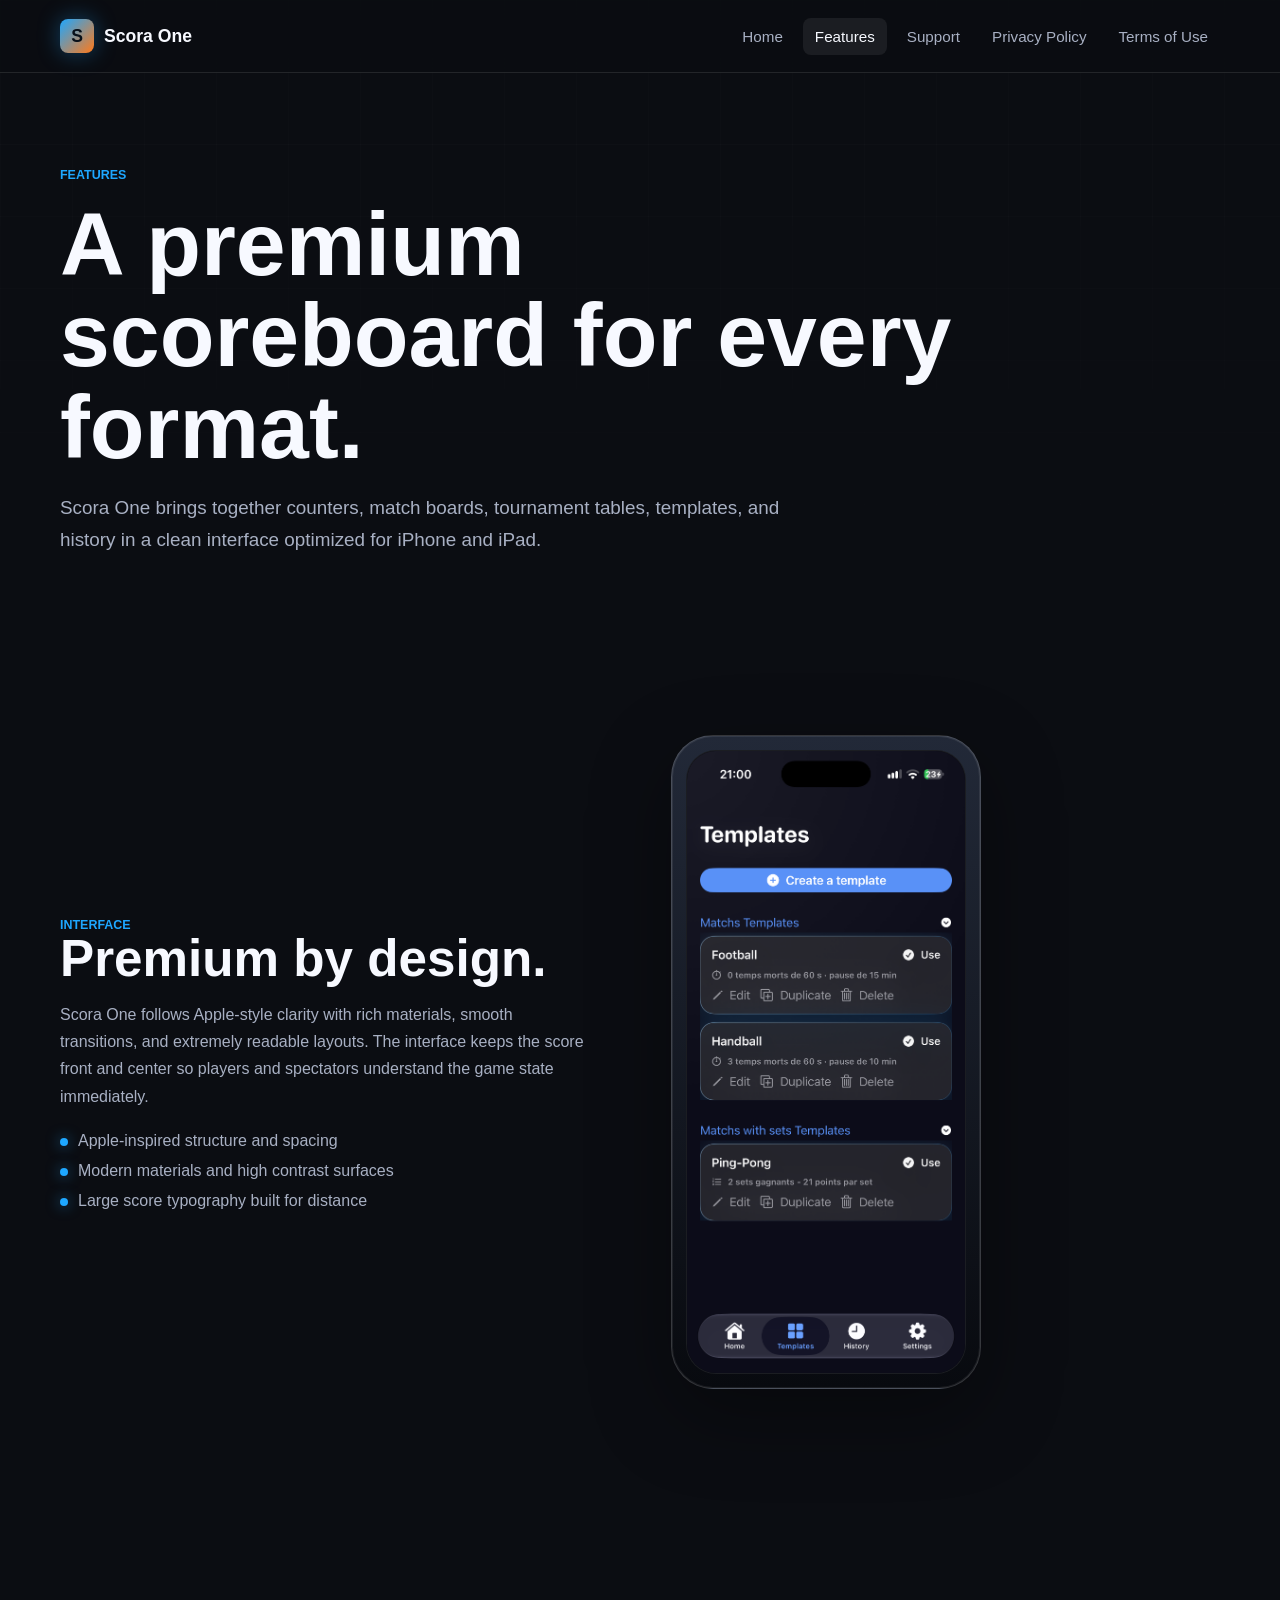
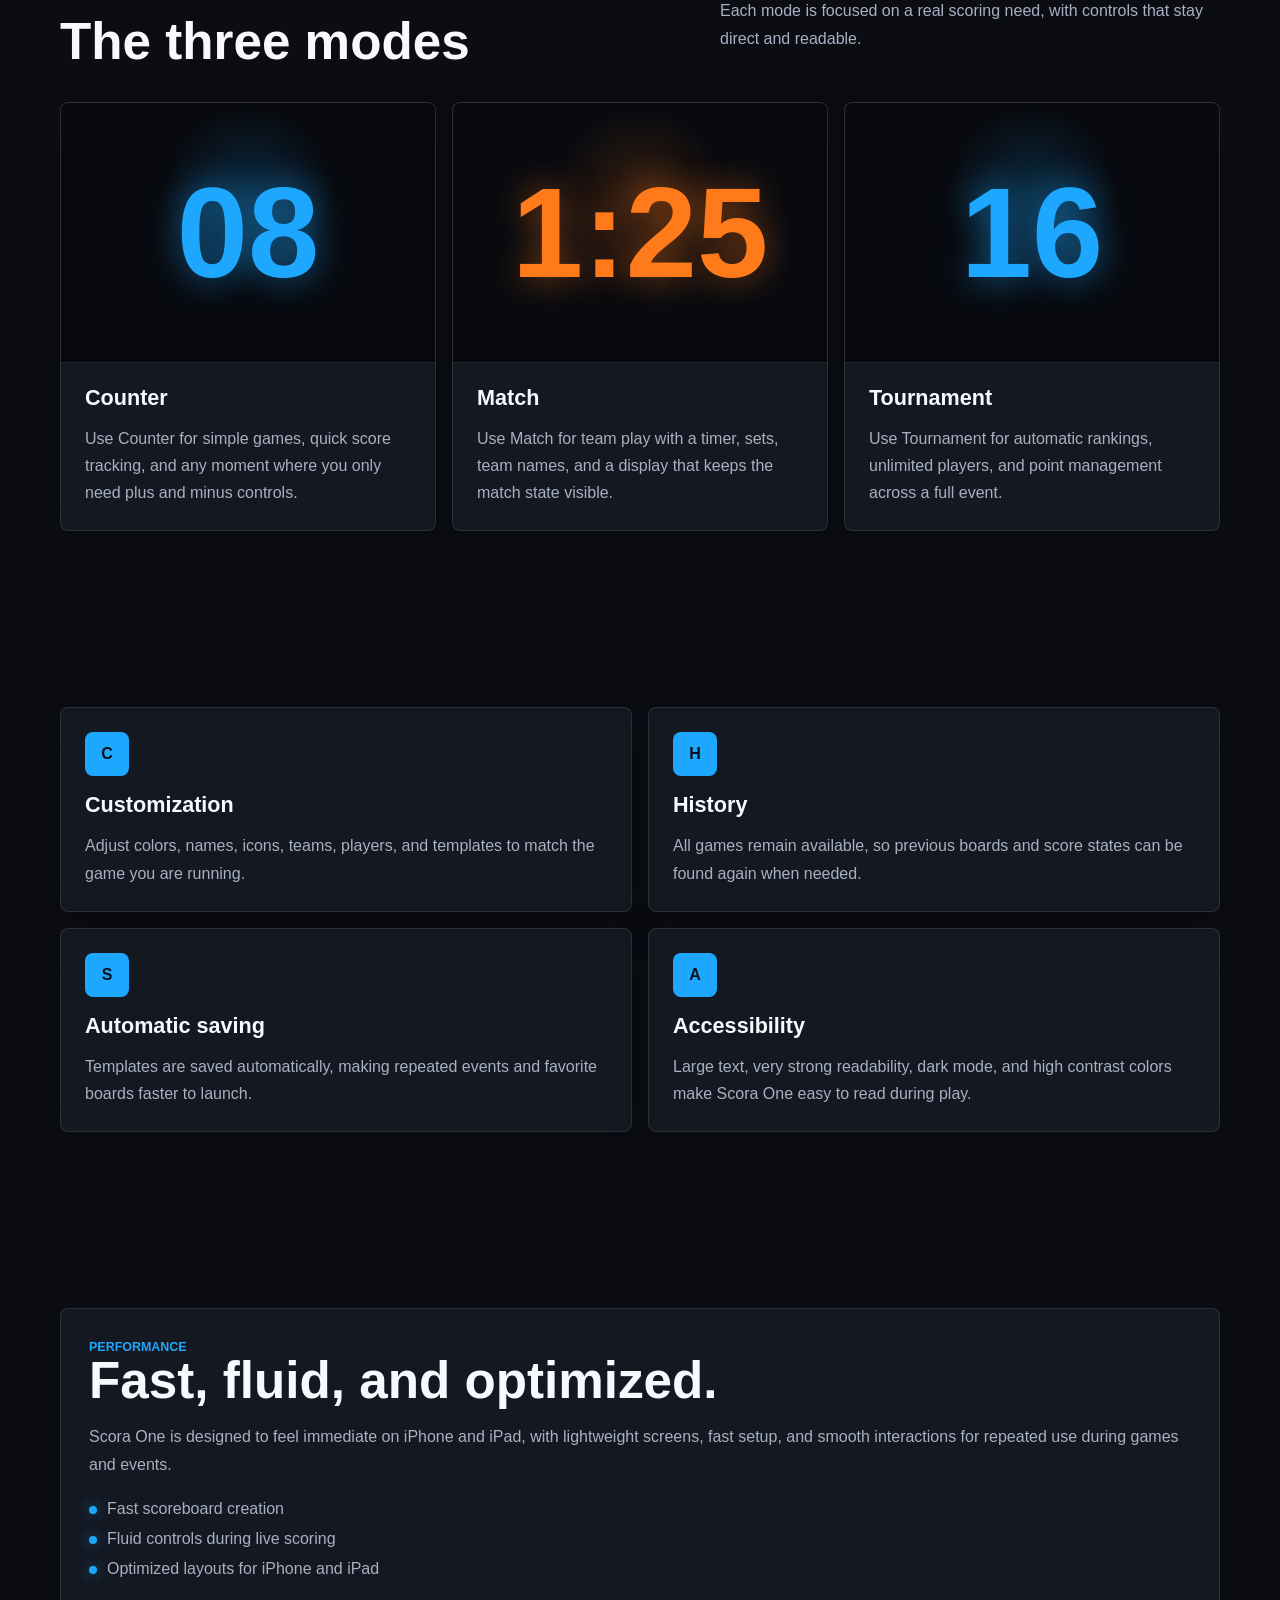
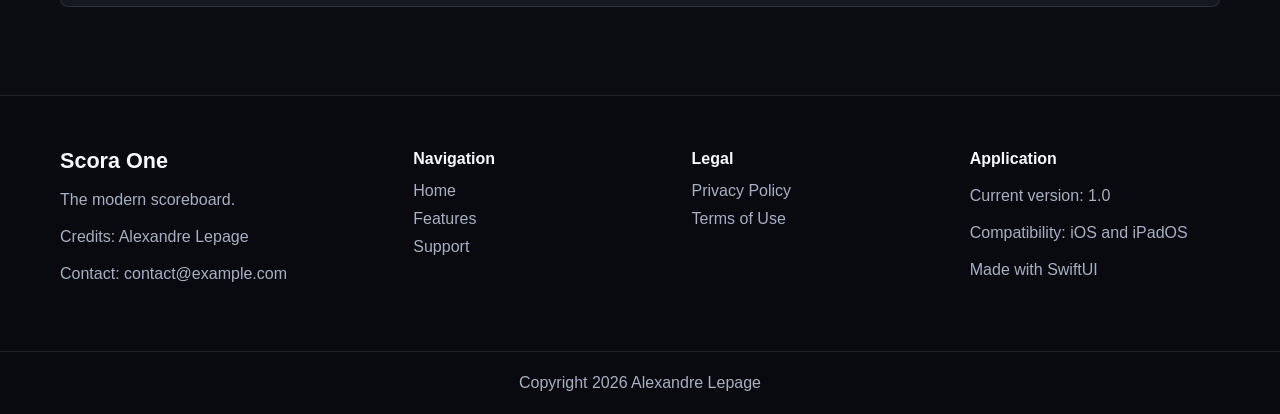
==== features.html @ f24b1408 "Add files via upload" ====
<!doctype html>
<html lang="en">
<head>
  <meta charset="utf-8">
  <meta name="viewport" content="width=device-width, initial-scale=1">
  <meta name="description" content="Explore Scora One features: counter, match, tournament, customization, history, accessibility, and performance.">
  <title>Features - Scora One</title>
  <link rel="stylesheet" href="styles.css">
</head>
<body>
  <header class="site-header">
    <nav class="nav" aria-label="Main navigation">
      <a class="brand" href="index.html"><span class="brand-mark">S</span><span>Scora One</span></a>
      <div class="nav-links">
        <a href="index.html">Home</a>
        <a href="features.html" aria-current="page">Features</a>
        <a href="support.html">Support</a>
        <a href="privacy.html">Privacy Policy</a>
        <a href="terms.html">Terms of Use</a>
      </div>
    </nav>
  </header>

  <main>
    <section class="page-intro">
      <div class="section-inner">
        <span class="eyebrow">Features</span>
        <h1 class="headline">A premium scoreboard for every format.</h1>
        <p>Scora One brings together counters, match boards, tournament tables, templates, and history in a clean interface optimized for iPhone and iPad.</p>
      </div>
    </section>

    <section>
      <div class="section-inner feature-split">
        <div>
          <span class="eyebrow">Interface</span>
          <h2>Premium by design.</h2>
          <p>Scora One follows Apple-style clarity with rich materials, smooth transitions, and extremely readable layouts. The interface keeps the score front and center so players and spectators understand the game state immediately.</p>
          <ul class="list">
            <li>Apple-inspired structure and spacing</li>
            <li>Modern materials and high contrast surfaces</li>
            <li>Large score typography built for distance</li>
          </ul>
        </div>
        <figure class="phone">
          <img src="templates.PNG" alt="Scora One - premium interface screenshot" loading="lazy">
          </figure>
      </div>
    </section>

    <section>
      <div class="section-inner">
        <div class="section-heading">
          <h2>The three modes</h2>
          <p>Each mode is focused on a real scoring need, with controls that stay direct and readable.</p>
        </div>
        <div class="grid three">
          <article class="card mode-card"><div class="mini-screen"><div class="score-number">08</div></div><div class="mode-card-content"><h3>Counter</h3><p>Use Counter for simple games, quick score tracking, and any moment where you only need plus and minus controls.</p></div></article>
          <article class="card mode-card"><div class="mini-screen"><div class="score-number orange-score">1:25</div></div><div class="mode-card-content"><h3>Match</h3><p>Use Match for team play with a timer, sets, team names, and a display that keeps the match state visible.</p></div></article>
          <article class="card mode-card"><div class="mini-screen"><div class="score-number">16</div></div><div class="mode-card-content"><h3>Tournament</h3><p>Use Tournament for automatic rankings, unlimited players, and point management across a full event.</p></div></article>
        </div>
      </div>
    </section>

    <section>
      <div class="section-inner">
        <div class="grid two">
          <article class="card"><div class="icon">C</div><h3>Customization</h3><p>Adjust colors, names, icons, teams, players, and templates to match the game you are running.</p></article>
          <article class="card"><div class="icon">H</div><h3>History</h3><p>All games remain available, so previous boards and score states can be found again when needed.</p></article>
          <article class="card"><div class="icon">S</div><h3>Automatic saving</h3><p>Templates are saved automatically, making repeated events and favorite boards faster to launch.</p></article>
          <article class="card"><div class="icon">A</div><h3>Accessibility</h3><p>Large text, very strong readability, dark mode, and high contrast colors make Scora One easy to read during play.</p></article>
        </div>
      </div>
    </section>

    <section>
      <div class="section-inner panel">
        <span class="eyebrow">Performance</span>
        <h2>Fast, fluid, and optimized.</h2>
        <p>Scora One is designed to feel immediate on iPhone and iPad, with lightweight screens, fast setup, and smooth interactions for repeated use during games and events.</p>
        <ul class="list">
          <li>Fast scoreboard creation</li>
          <li>Fluid controls during live scoring</li>
          <li>Optimized layouts for iPhone and iPad</li>
        </ul>
      </div>
    </section>
  </main>

  <footer class="site-footer">
    <div class="footer-inner">
      <div><h3>Scora One</h3><p>The modern scoreboard.</p><p>Credits: Alexandre Lepage</p><p>Contact: contact@example.com</p></div>
      <div><h4>Navigation</h4><a href="index.html">Home</a><a href="features.html">Features</a><a href="support.html">Support</a></div>
      <div><h4>Legal</h4><a href="privacy.html">Privacy Policy</a><a href="terms.html">Terms of Use</a></div>
      <div><h4>Application</h4><p>Current version: 1.0</p><p>Compatibility: iOS and iPadOS</p><p>Made with SwiftUI</p></div>
    </div>
    <div class="credits">Copyright 2026 Alexandre Lepage</div>
  </footer>
</body>
</html>
---- styles.css ----
:root {
  color-scheme: dark;
  --bg: #0b0d12;
  --panel: #141821;
  --panel-soft: #1a202c;
  --text: #f7f9ff;
  --muted: #a8b0c3;
  --blue: #1ea7ff;
  --orange: #ff7a1a;
  --line: rgba(255, 255, 255, 0.1);
  --radius: 8px;
  --shadow: 0 26px 80px rgba(0, 0, 0, 0.35);
}

* {
  box-sizing: border-box;
}

html {
  scroll-behavior: smooth;
}

body {
  margin: 0;
  background: var(--bg);
  color: var(--text);
  font-family: ui-rounded, "SF Pro Rounded", "SF Pro Display", -apple-system, BlinkMacSystemFont, "Segoe UI", sans-serif;
  letter-spacing: 0;
}

body::before {
  content: "";
  position: fixed;
  inset: 0;
  pointer-events: none;
  background:
    linear-gradient(rgba(255, 255, 255, 0.03) 1px, transparent 1px),
    linear-gradient(90deg, rgba(255, 255, 255, 0.025) 1px, transparent 1px);
  background-size: 72px 72px;
  mask-image: linear-gradient(to bottom, rgba(0, 0, 0, 0.65), transparent 70%);
}

a {
  color: inherit;
  text-decoration: none;
}

p {
  color: var(--muted);
  line-height: 1.7;
}

.site-header {
  position: sticky;
  top: 0;
  z-index: 10;
  border-bottom: 1px solid var(--line);
  background: rgba(11, 13, 18, 0.86);
  backdrop-filter: blur(22px);
}

.nav {
  width: min(1160px, calc(100% - 40px));
  min-height: 72px;
  margin: 0 auto;
  display: flex;
  align-items: center;
  justify-content: space-between;
  gap: 24px;
}

.brand {
  display: inline-flex;
  align-items: center;
  gap: 10px;
  font-weight: 800;
  font-size: 1.1rem;
}

.brand-mark {
  width: 34px;
  height: 34px;
  border-radius: 8px;
  display: grid;
  place-items: center;
  background: linear-gradient(135deg, var(--blue), var(--orange));
  color: #081019;
  box-shadow: 0 0 22px rgba(30, 167, 255, 0.35);
}

.nav-links {
  display: flex;
  align-items: center;
  gap: 8px;
  flex-wrap: wrap;
  justify-content: flex-end;
}

.nav-links a {
  padding: 10px 12px;
  border-radius: var(--radius);
  color: var(--muted);
  font-size: 0.95rem;
}

.nav-links a:hover,
.nav-links a[aria-current="page"] {
  color: var(--text);
  background: rgba(255, 255, 255, 0.07);
}

.hero {
  min-height: calc(100vh - 72px);
  display: grid;
  align-items: center;
  padding: 70px 0 56px;
}

.hero-inner,
.section-inner {
  width: min(1160px, calc(100% - 40px));
  margin: 0 auto;
}

.hero-grid {
  display: grid;
  grid-template-columns: minmax(0, 0.9fr) minmax(320px, 1.1fr);
  gap: 56px;
  align-items: center;
}

.eyebrow {
  color: var(--blue);
  text-transform: uppercase;
  font-size: 0.78rem;
  font-weight: 800;
}

h1,
h2,
h3 {
  margin: 0;
  line-height: 1.02;
}

h1 {
  margin-top: 16px;
  font-size: clamp(4.2rem, 11vw, 8.5rem);
}

.hero-copy {
  max-width: 610px;
  margin: 22px 0 0;
  font-size: 1.25rem;
}

.headline {
  font-size: clamp(2.5rem, 7vw, 5.6rem);
  max-width: 900px;
}

.page-intro {
  padding: 92px 0 56px;
}

.page-intro p {
  max-width: 720px;
  font-size: 1.18rem;
}

.actions {
  display: flex;
  gap: 14px;
  flex-wrap: wrap;
  margin-top: 32px;
}

.button {
  min-height: 48px;
  display: inline-flex;
  align-items: center;
  justify-content: center;
  gap: 10px;
  padding: 14px 18px;
  border: 1px solid rgba(255, 255, 255, 0.14);
  border-radius: var(--radius);
  color: var(--text);
  font-weight: 800;
  background: rgba(255, 255, 255, 0.06);
}

.button.primary {
  color: #06111c;
  border-color: transparent;
  background: var(--blue);
  box-shadow: 0 0 34px rgba(30, 167, 255, 0.34);
}

.button.orange {
  color: #140800;
  border-color: transparent;
  background: var(--orange);
  box-shadow: 0 0 34px rgba(255, 122, 26, 0.3);
}

.showcase {
  position: relative;
  min-height: 560px;
  display: grid;
  place-items: center;
}

.phone-row {
  display: flex;
  align-items: center;
  justify-content: center;
  gap: 18px;
  width: 100%;
}

.phone {
  width: min(310px, 78vw);
  aspect-ratio: 9 / 19;
  padding: 14px;
  border: 1px solid rgba(255, 255, 255, 0.18);
  border-radius: 42px;
  background: linear-gradient(180deg, #222938, #080a0f);
  box-shadow: var(--shadow), inset 0 0 0 1px rgba(255, 255, 255, 0.08);
}

.phone img {
  display: block;
  width: 100%;
  height: 100%;
  object-fit: cover;
  object-position: top center;
  border-radius: 30px;
  border: 1px solid rgba(255, 255, 255, 0.08);
  background: #080a0f;
}

.phone.secondary {
  width: min(225px, 62vw);
  opacity: 0.9;
}

.screen {
  height: 100%;
  border-radius: 30px;
  border: 1px solid rgba(255, 255, 255, 0.08);
  background: #080a0f;
  overflow: hidden;
  display: grid;
  grid-template-rows: auto 1fr auto;
}

.screen-header {
  display: flex;
  justify-content: space-between;
  padding: 22px 20px 10px;
  color: var(--muted);
  font-size: 0.76rem;
  font-weight: 800;
}

.scoreboard {
  display: grid;
  place-items: center;
  padding: 16px;
  text-align: center;
}

.score-label {
  color: var(--muted);
  font-size: 0.8rem;
  text-transform: uppercase;
  font-weight: 800;
}

.score-number {
  font-size: clamp(4.6rem, 12vw, 8rem);
  font-weight: 900;
  color: var(--blue);
  text-shadow: 0 0 34px rgba(30, 167, 255, 0.58);
}

.score-number.orange-score {
  color: var(--orange);
  text-shadow: 0 0 34px rgba(255, 122, 26, 0.5);
}

.screen-footer {
  display: grid;
  grid-template-columns: repeat(3, 1fr);
  gap: 8px;
  padding: 14px;
}

.screen-footer span {
  min-height: 44px;
  display: grid;
  place-items: center;
  border-radius: 8px;
  background: var(--panel);
  color: var(--muted);
}

.stats-band {
  border-block: 1px solid var(--line);
  background: rgba(255, 255, 255, 0.03);
}

.stats {
  width: min(1160px, calc(100% - 40px));
  margin: 0 auto;
  padding: 30px 0;
  display: grid;
  grid-template-columns: repeat(5, 1fr);
  gap: 16px;
  align-items: center;
}

.stat {
  color: var(--text);
  font-size: 1rem;
  font-weight: 800;
}

.stat-line {
  grid-column: span 2;
  color: var(--muted);
  text-align: right;
}

section {
  padding: 88px 0;
}

.section-heading {
  display: flex;
  align-items: end;
  justify-content: space-between;
  gap: 28px;
  margin-bottom: 34px;
}

.section-heading p {
  max-width: 500px;
}

h2 {
  font-size: clamp(2rem, 4vw, 4rem);
}

h3 {
  font-size: 1.35rem;
}

.grid {
  display: grid;
  gap: 16px;
}

.grid.four {
  grid-template-columns: repeat(4, 1fr);
}

.grid.three {
  grid-template-columns: repeat(3, 1fr);
}

.grid.two {
  grid-template-columns: repeat(2, 1fr);
}

.card {
  border: 1px solid var(--line);
  border-radius: var(--radius);
  background: var(--panel);
  padding: 24px;
  min-height: 180px;
  box-shadow: 0 10px 40px rgba(0, 0, 0, 0.18);
  animation: rise 700ms ease both;
}

.card p {
  margin-bottom: 0;
}

.icon {
  width: 44px;
  height: 44px;
  border-radius: 8px;
  display: grid;
  place-items: center;
  margin-bottom: 18px;
  color: #06111c;
  background: var(--blue);
  font-weight: 900;
}

.mode-card {
  padding: 0;
  overflow: hidden;
}

.mode-card .mini-screen {
  height: 260px;
  border-bottom: 1px solid var(--line);
  background:
    radial-gradient(circle at 50% 35%, rgba(30, 167, 255, 0.2), transparent 34%),
    #080a0f;
  display: grid;
  place-items: center;
}

.mode-card:nth-child(2) .mini-screen {
  background:
    radial-gradient(circle at 50% 35%, rgba(255, 122, 26, 0.18), transparent 34%),
    #080a0f;
}

.mode-card-content {
  padding: 24px;
}

.feature-split {
  display: grid;
  grid-template-columns: 0.95fr 1.05fr;
  gap: 38px;
  align-items: center;
}

.feature-split + .feature-split {
  margin-top: 58px;
}

.panel {
  border: 1px solid var(--line);
  border-radius: var(--radius);
  background: var(--panel);
  padding: 28px;
}

.list {
  display: grid;
  gap: 12px;
  margin: 22px 0 0;
  padding: 0;
  list-style: none;
}

.list li {
  color: var(--muted);
}

.list li::before {
  content: "";
  width: 8px;
  height: 8px;
  display: inline-block;
  margin-right: 10px;
  border-radius: 50%;
  background: var(--blue);
  box-shadow: 0 0 14px rgba(30, 167, 255, 0.6);
}

.compatibility {
  display: flex;
  flex-wrap: wrap;
  gap: 10px;
}

.pill {
  border: 1px solid var(--line);
  border-radius: 999px;
  padding: 10px 14px;
  color: var(--muted);
  background: rgba(255, 255, 255, 0.04);
}

.cta {
  margin: 40px auto 0;
  width: min(1160px, calc(100% - 40px));
  border-radius: var(--radius);
  padding: 58px;
  background: linear-gradient(135deg, var(--blue), #0d66ff);
  color: #06111c;
}

.cta p {
  color: rgba(6, 17, 28, 0.72);
}

.cta .button {
  background: #06111c;
  color: var(--text);
  border-color: transparent;
}

.faq {
  display: grid;
  gap: 12px;
}

.faq details {
  border: 1px solid var(--line);
  border-radius: var(--radius);
  background: var(--panel);
  padding: 18px 20px;
}

.faq summary {
  cursor: pointer;
  font-weight: 800;
}

.legal-content {
  max-width: 850px;
}

.legal-content h2 {
  margin-top: 46px;
  font-size: clamp(1.65rem, 3vw, 2.4rem);
}

.site-footer {
  border-top: 1px solid var(--line);
  background: #080a0f;
}

.footer-inner {
  width: min(1160px, calc(100% - 40px));
  margin: 0 auto;
  padding: 54px 0;
  display: grid;
  grid-template-columns: 1.3fr repeat(3, 1fr);
  gap: 28px;
}

.footer-inner h3,
.footer-inner h4 {
  margin: 0 0 14px;
}

.footer-inner a,
.footer-inner p {
  display: block;
  margin: 0 0 10px;
  color: var(--muted);
}

.credits {
  border-top: 1px solid var(--line);
  padding: 22px 0;
  color: var(--muted);
  text-align: center;
}

@keyframes rise {
  from {
    opacity: 0;
    transform: translateY(14px);
  }
  to {
    opacity: 1;
    transform: translateY(0);
  }
}

@media (prefers-reduced-motion: reduce) {
  html {
    scroll-behavior: auto;
  }

  .card {
    animation: none;
  }
}

@media (max-width: 900px) {
  .hero {
    min-height: auto;
  }

  .hero-grid,
  .feature-split {
    grid-template-columns: 1fr;
  }

  .grid.four,
  .grid.three,
  .grid.two,
  .stats,
  .footer-inner {
    grid-template-columns: 1fr;
  }

  .stat-line {
    grid-column: auto;
    text-align: left;
  }

  .section-heading {
    display: block;
  }

  .phone-row {
    flex-direction: column;
  }

  .phone.secondary {
    display: none;
  }

  .cta {
    padding: 34px 24px;
  }
}

@media (max-width: 620px) {
  .nav {
    align-items: flex-start;
    flex-direction: column;
    padding: 16px 0;
  }

  .nav-links {
    justify-content: flex-start;
  }

  .nav-links a {
    padding: 8px 9px;
  }

  h1 {
    font-size: 4.1rem;
  }

  section,
  .page-intro {
    padding: 58px 0;
  }
}
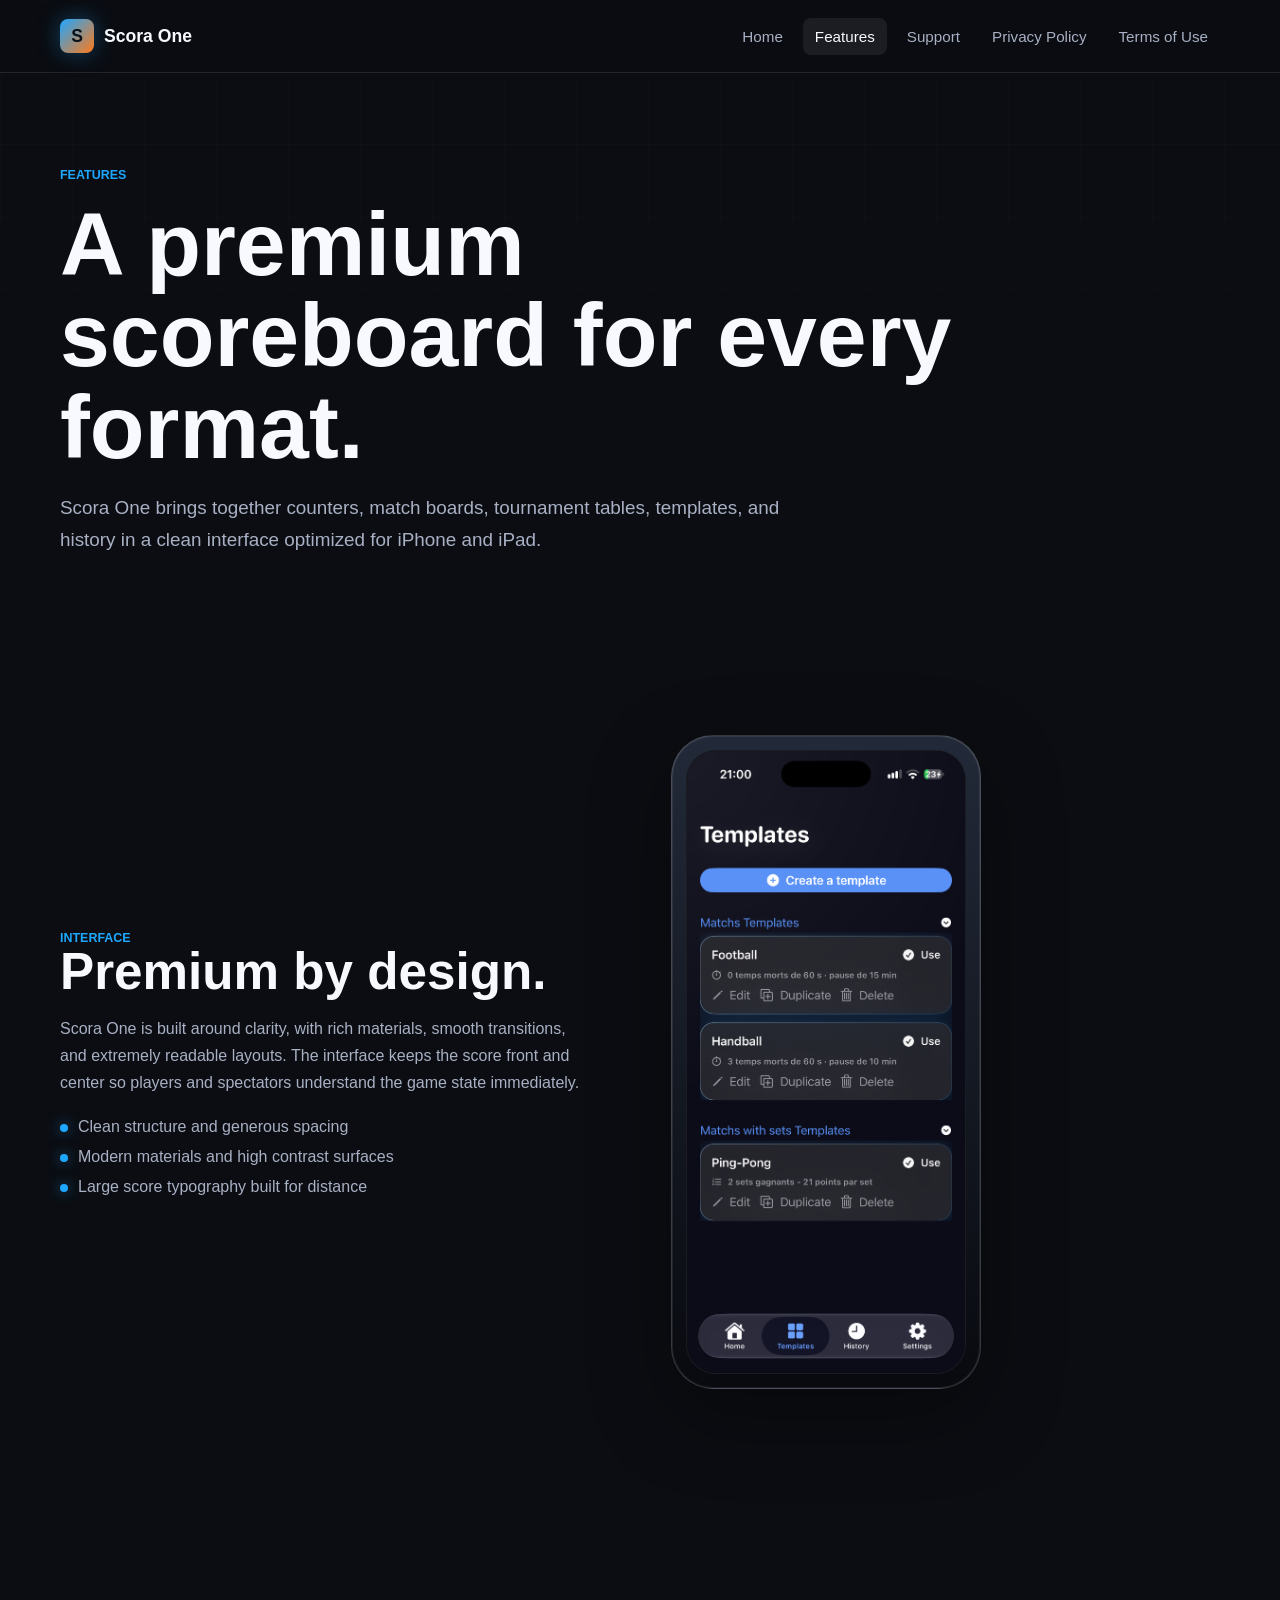
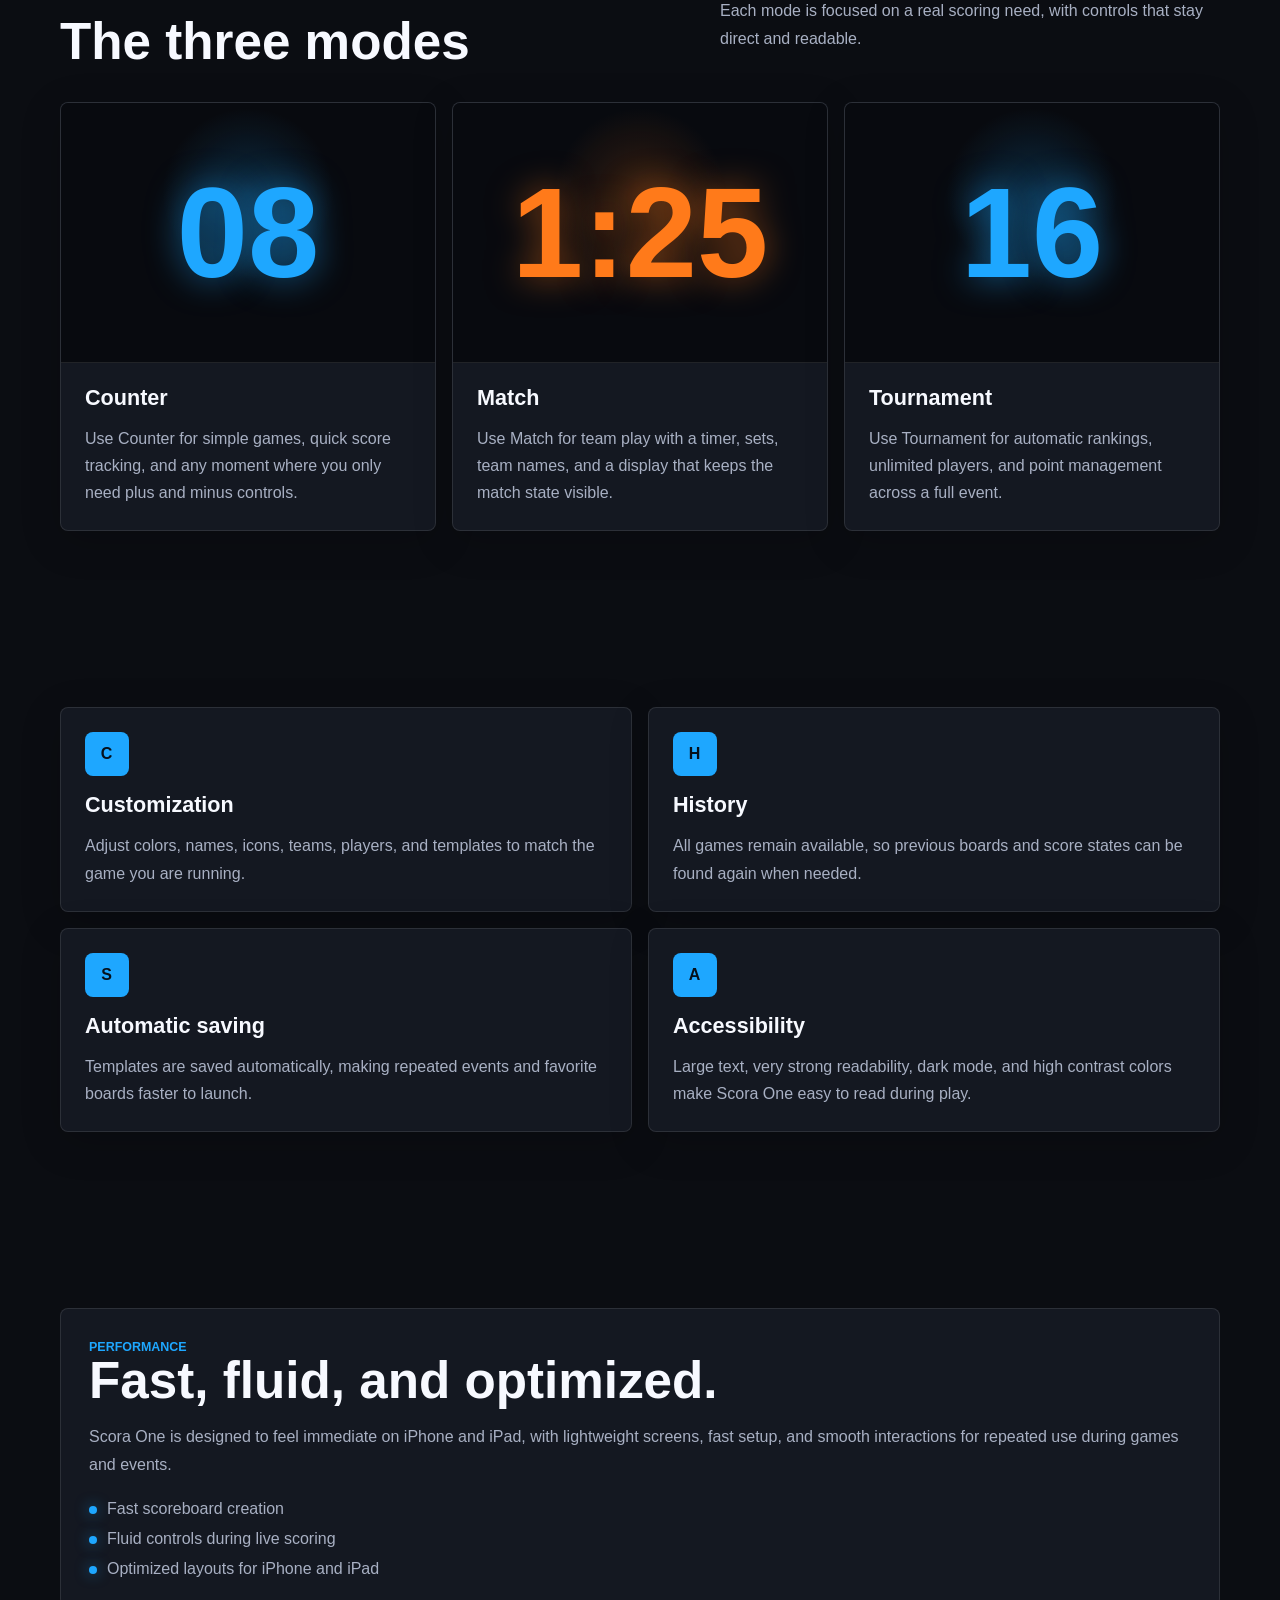
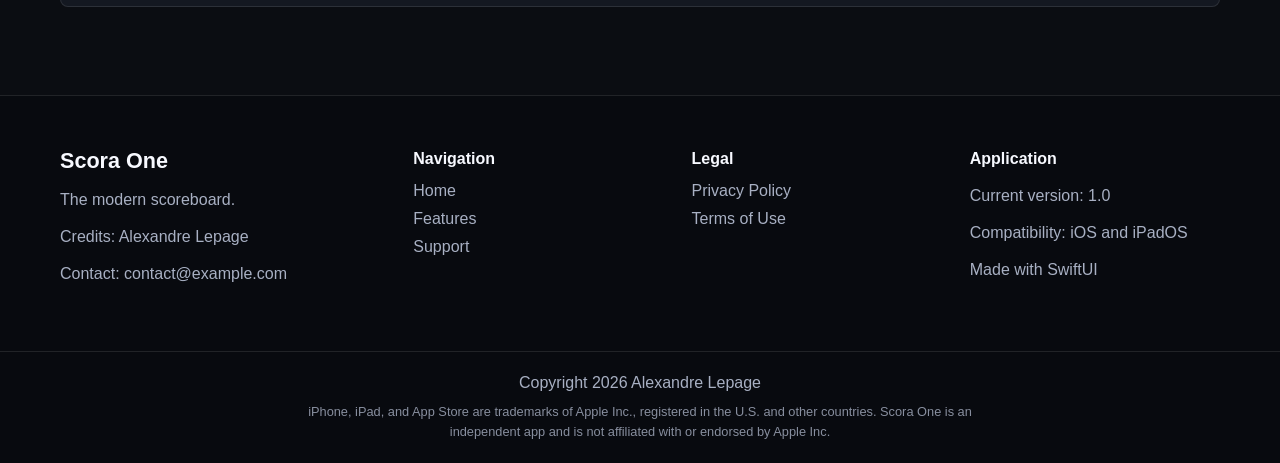
==== commit 1517229c: "Add files via upload" ====
--- a/features.html
+++ b/features.html
@@ -35,9 +35,9 @@
         <div>
           <span class="eyebrow">Interface</span>
           <h2>Premium by design.</h2>
-          <p>Scora One follows Apple-style clarity with rich materials, smooth transitions, and extremely readable layouts. The interface keeps the score front and center so players and spectators understand the game state immediately.</p>
+          <p>Scora One is built around clarity, with rich materials, smooth transitions, and extremely readable layouts. The interface keeps the score front and center so players and spectators understand the game state immediately.</p>
           <ul class="list">
-            <li>Apple-inspired structure and spacing</li>
+            <li>Clean structure and generous spacing</li>
             <li>Modern materials and high contrast surfaces</li>
             <li>Large score typography built for distance</li>
           </ul>
@@ -94,7 +94,7 @@
       <div><h4>Legal</h4><a href="privacy.html">Privacy Policy</a><a href="terms.html">Terms of Use</a></div>
       <div><h4>Application</h4><p>Current version: 1.0</p><p>Compatibility: iOS and iPadOS</p><p>Made with SwiftUI</p></div>
     </div>
-    <div class="credits">Copyright 2026 Alexandre Lepage</div>
+    <div class="credits">Copyright 2026 Alexandre Lepage<div class="trademark">iPhone, iPad, and App Store are trademarks of Apple Inc., registered in the U.S. and other countries. Scora One is an independent app and is not affiliated with or endorsed by Apple Inc.</div></div>
   </footer>
 </body>
 </html>
--- a/styles.css
+++ b/styles.css
@@ -557,6 +557,15 @@
   text-align: center;
 }
 
+.credits .trademark {
+  max-width: 760px;
+  margin: 10px auto 0;
+  padding: 0 20px;
+  font-size: 0.8rem;
+  line-height: 1.5;
+  opacity: 0.8;
+}
+
 @keyframes rise {
   from {
     opacity: 0;
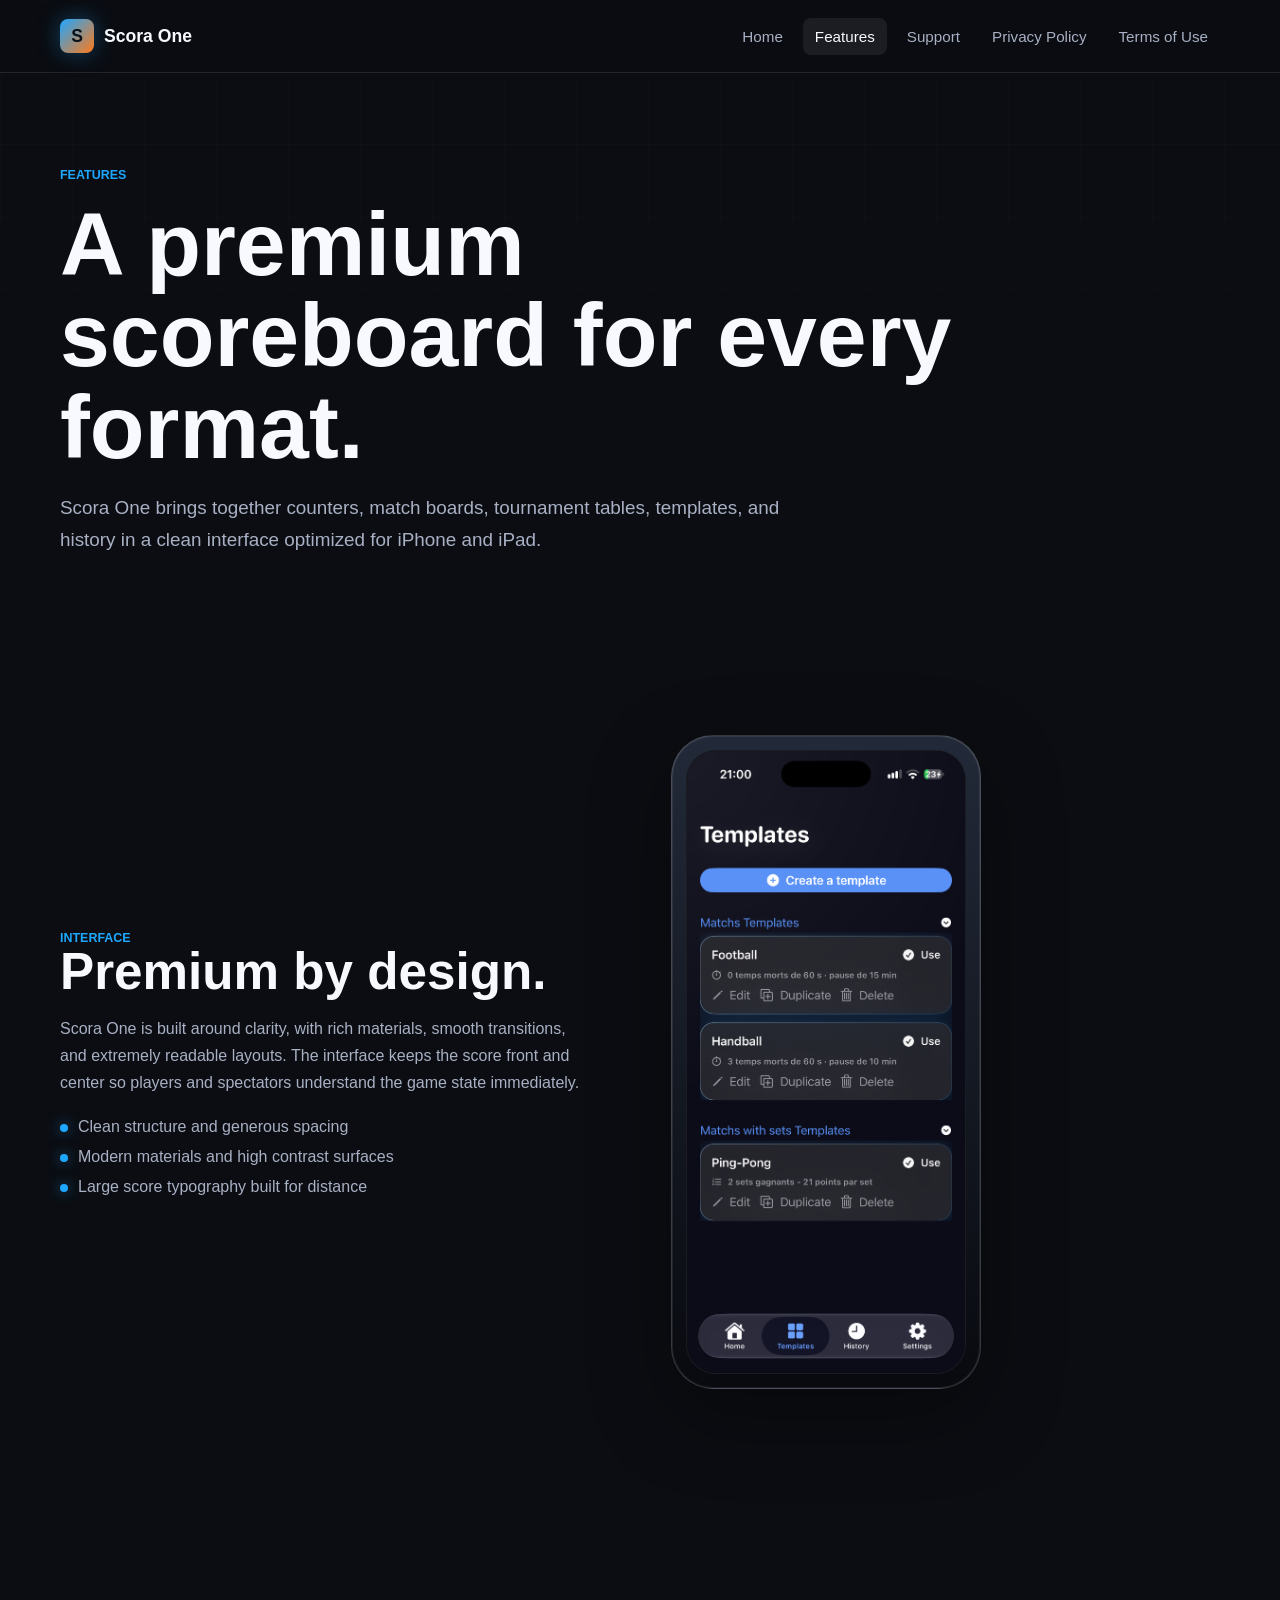
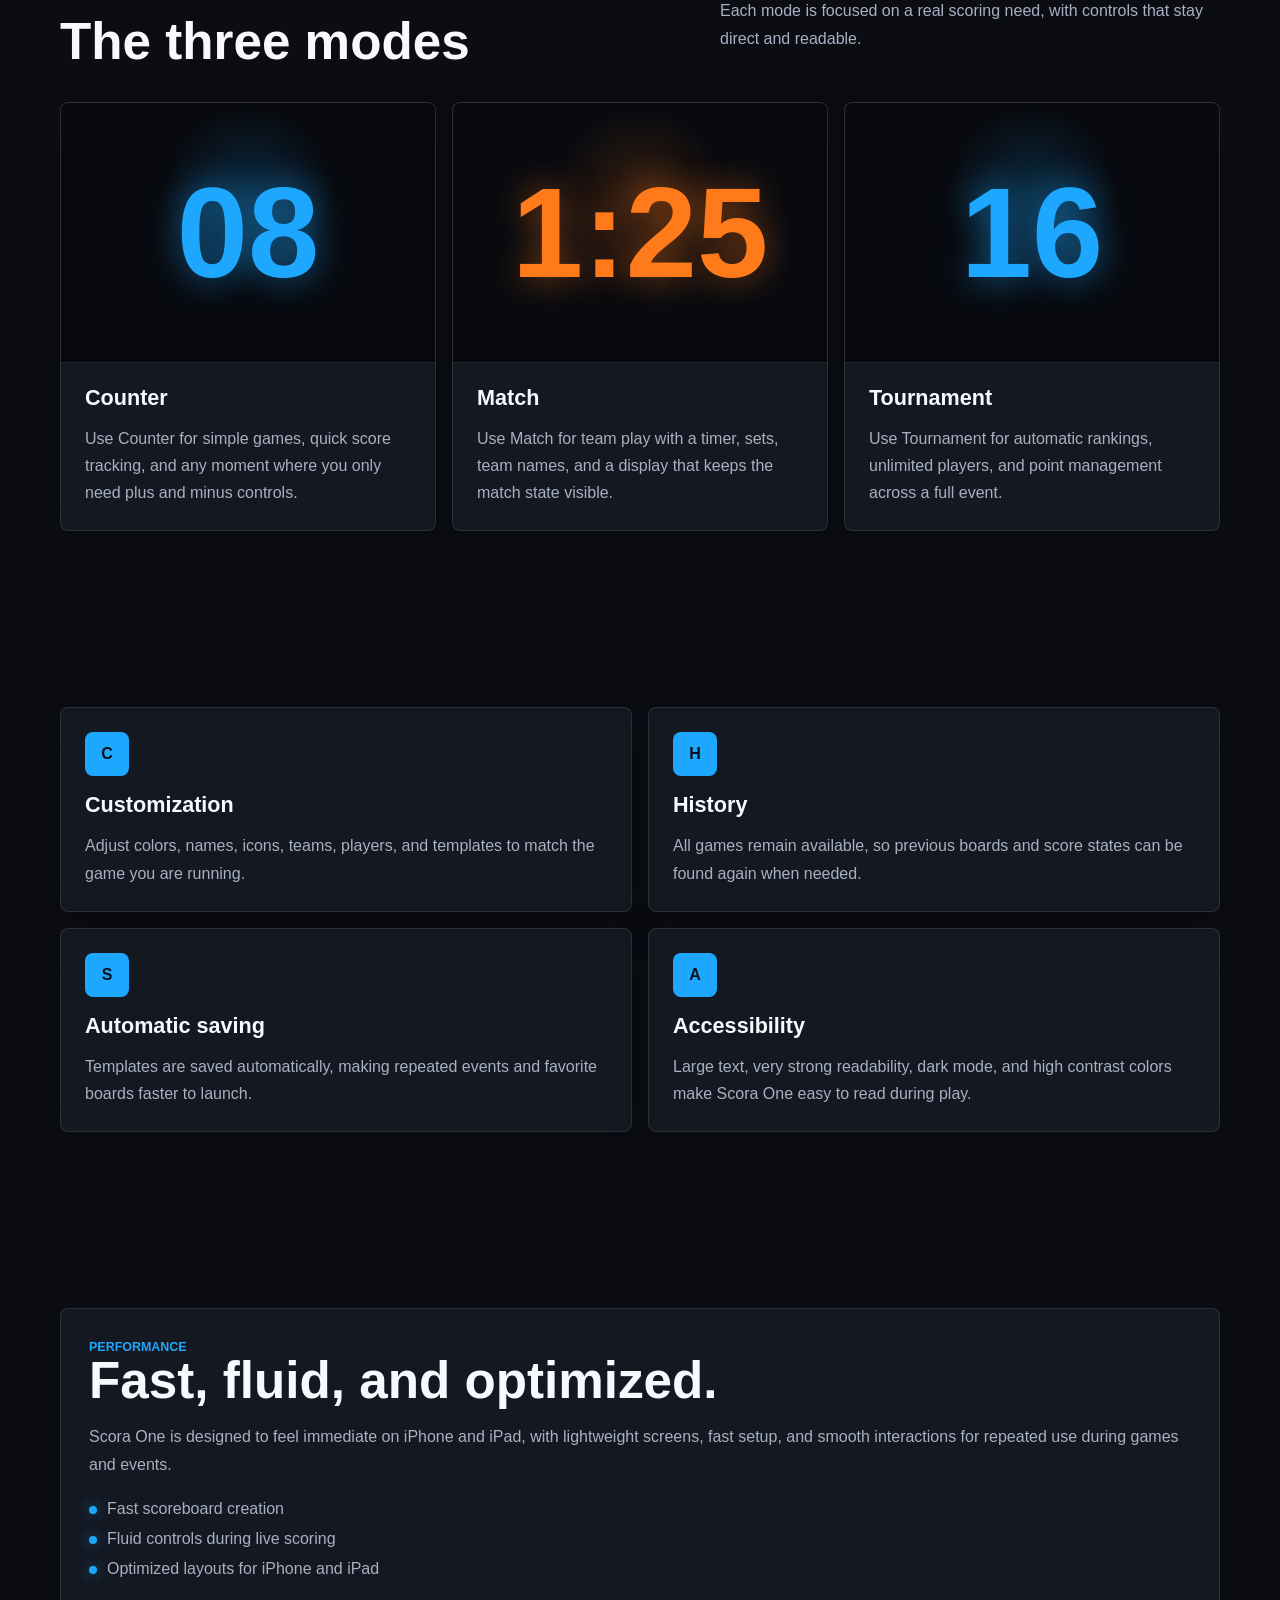
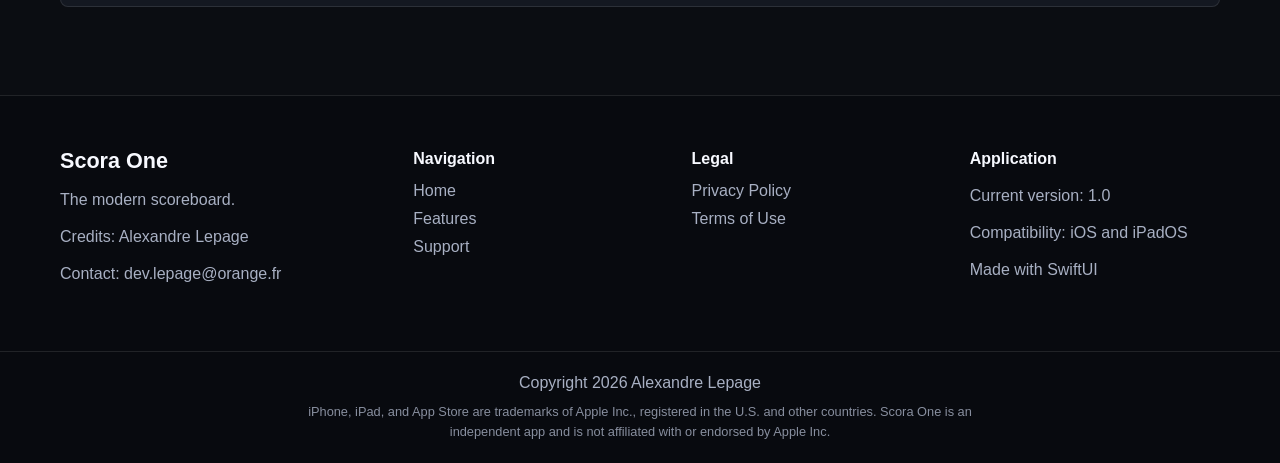
==== commit a1981dab: "Update contact email in footer Updated contact email in footer from contact@example.com to dev.lepag" ====
--- a/features.html
+++ b/features.html
@@ -89,7 +89,7 @@
 
   <footer class="site-footer">
     <div class="footer-inner">
-      <div><h3>Scora One</h3><p>The modern scoreboard.</p><p>Credits: Alexandre Lepage</p><p>Contact: contact@example.com</p></div>
+      <div><h3>Scora One</h3><p>The modern scoreboard.</p><p>Credits: Alexandre Lepage</p><p>Contact: dev.lepage@orange.fr</p></div>
       <div><h4>Navigation</h4><a href="index.html">Home</a><a href="features.html">Features</a><a href="support.html">Support</a></div>
       <div><h4>Legal</h4><a href="privacy.html">Privacy Policy</a><a href="terms.html">Terms of Use</a></div>
       <div><h4>Application</h4><p>Current version: 1.0</p><p>Compatibility: iOS and iPadOS</p><p>Made with SwiftUI</p></div>
